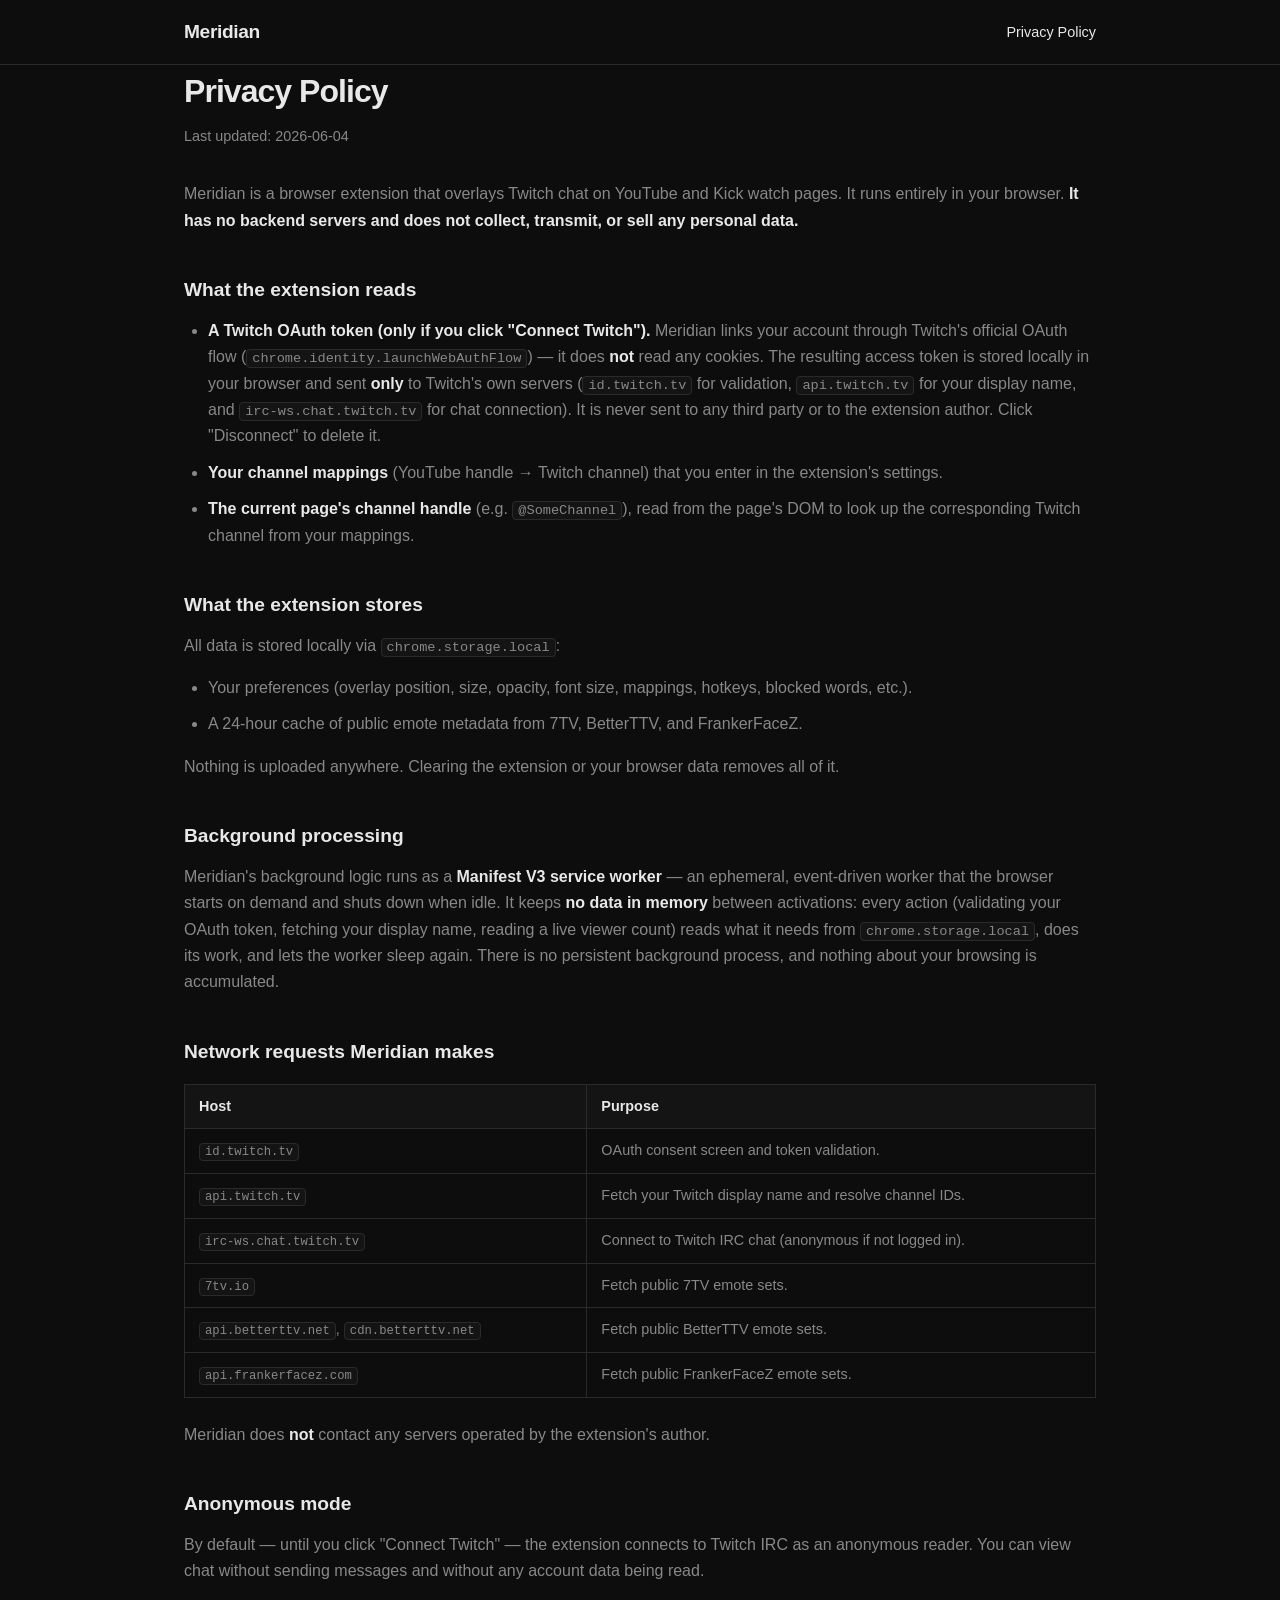
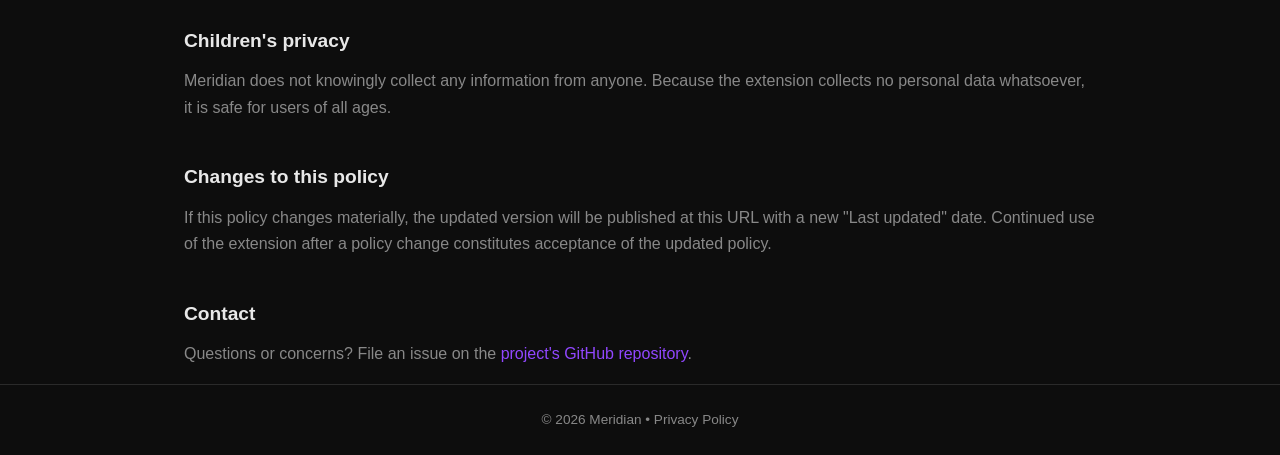
==== privacy/index.html @ 68479e9b "added initial content" ====
<!DOCTYPE html>
<html lang="en">
<head>
  <meta charset="UTF-8" />
  <meta name="viewport" content="width=device-width, initial-scale=1.0" />
  <title>Privacy Policy — Meridian</title>
  <meta name="description" content="Meridian privacy policy. No backend, no tracking, no data leaves your browser." />
  <link rel="stylesheet" href="../style.css" />
</head>
<body>
  <header>
    <div class="container">
      <a href="/" class="logo">Meridian</a>
      <nav>
        <a href="/privacy" aria-current="page">Privacy Policy</a>
      </nav>
    </div>
  </header>

  <main class="prose">
    <div class="container">
      <h1>Privacy Policy</h1>
      <p class="meta">Last updated: 2026-06-04</p>

      <p>Meridian is a browser extension that overlays Twitch chat on YouTube and Kick watch pages. It runs entirely in your browser. <strong>It has no backend servers and does not collect, transmit, or sell any personal data.</strong></p>

      <h2>What the extension reads</h2>
      <ul>
        <li>
          <strong>A Twitch OAuth token (only if you click "Connect Twitch").</strong> Meridian links your account through Twitch's official OAuth flow (<code>chrome.identity.launchWebAuthFlow</code>) — it does <strong>not</strong> read any cookies. The resulting access token is stored locally in your browser and sent <strong>only</strong> to Twitch's own servers (<code>id.twitch.tv</code> for validation, <code>api.twitch.tv</code> for your display name, and <code>irc-ws.chat.twitch.tv</code> for chat connection). It is never sent to any third party or to the extension author. Click "Disconnect" to delete it.
        </li>
        <li>
          <strong>Your channel mappings</strong> (YouTube handle → Twitch channel) that you enter in the extension's settings.
        </li>
        <li>
          <strong>The current page's channel handle</strong> (e.g. <code>@SomeChannel</code>), read from the page's DOM to look up the corresponding Twitch channel from your mappings.
        </li>
      </ul>

      <h2>What the extension stores</h2>
      <p>All data is stored locally via <code>chrome.storage.local</code>:</p>
      <ul>
        <li>Your preferences (overlay position, size, opacity, font size, mappings, hotkeys, blocked words, etc.).</li>
        <li>A 24-hour cache of public emote metadata from 7TV, BetterTTV, and FrankerFaceZ.</li>
      </ul>
      <p>Nothing is uploaded anywhere. Clearing the extension or your browser data removes all of it.</p>

      <h2>Background processing</h2>
      <p>Meridian's background logic runs as a <strong>Manifest V3 service worker</strong> — an ephemeral, event-driven worker that the browser starts on demand and shuts down when idle. It keeps <strong>no data in memory</strong> between activations: every action (validating your OAuth token, fetching your display name, reading a live viewer count) reads what it needs from <code>chrome.storage.local</code>, does its work, and lets the worker sleep again. There is no persistent background process, and nothing about your browsing is accumulated.</p>

      <h2>Network requests Meridian makes</h2>
      <table>
        <thead>
          <tr><th>Host</th><th>Purpose</th></tr>
        </thead>
        <tbody>
          <tr><td><code>id.twitch.tv</code></td><td>OAuth consent screen and token validation.</td></tr>
          <tr><td><code>api.twitch.tv</code></td><td>Fetch your Twitch display name and resolve channel IDs.</td></tr>
          <tr><td><code>irc-ws.chat.twitch.tv</code></td><td>Connect to Twitch IRC chat (anonymous if not logged in).</td></tr>
          <tr><td><code>7tv.io</code></td><td>Fetch public 7TV emote sets.</td></tr>
          <tr><td><code>api.betterttv.net</code>, <code>cdn.betterttv.net</code></td><td>Fetch public BetterTTV emote sets.</td></tr>
          <tr><td><code>api.frankerfacez.com</code></td><td>Fetch public FrankerFaceZ emote sets.</td></tr>
        </tbody>
      </table>
      <p>Meridian does <strong>not</strong> contact any servers operated by the extension's author.</p>

      <h2>Anonymous mode</h2>
      <p>By default — until you click "Connect Twitch" — the extension connects to Twitch IRC as an anonymous reader. You can view chat without sending messages and without any account data being read.</p>

      <h2>Children's privacy</h2>
      <p>Meridian does not knowingly collect any information from anyone. Because the extension collects no personal data whatsoever, it is safe for users of all ages.</p>

      <h2>Changes to this policy</h2>
      <p>If this policy changes materially, the updated version will be published at this URL with a new "Last updated" date. Continued use of the extension after a policy change constitutes acceptance of the updated policy.</p>

      <h2>Contact</h2>
      <p>Questions or concerns? File an issue on the <a href="https://github.com" target="_blank" rel="noopener">project's GitHub repository</a>.</p>
    </div>
  </main>

  <footer>
    <div class="container">
      <p>&copy; 2026 Meridian &bull; <a href="/privacy">Privacy Policy</a></p>
    </div>
  </footer>
</body>
</html>
---- style.css ----
*, *::before, *::after { box-sizing: border-box; margin: 0; padding: 0; }

:root {
  --bg: #0d0d0d;
  --surface: #141414;
  --border: #2a2a2a;
  --text: #e8e8e8;
  --muted: #888;
  --accent: #9147ff;
  --accent-hover: #a970ff;
  --radius: 8px;
  --max-w: 960px;
}

body {
  background: var(--bg);
  color: var(--text);
  font-family: -apple-system, BlinkMacSystemFont, "Segoe UI", Roboto, sans-serif;
  font-size: 16px;
  line-height: 1.65;
}

a { color: var(--accent); text-decoration: none; }
a:hover { color: var(--accent-hover); text-decoration: underline; }

.container {
  max-width: var(--max-w);
  margin: 0 auto;
  padding: 0 24px;
}

/* ── Header ── */
header {
  border-bottom: 1px solid var(--border);
  padding: 16px 0;
}
header .container {
  display: flex;
  align-items: center;
  justify-content: space-between;
}
.logo {
  font-size: 1.2rem;
  font-weight: 700;
  color: var(--text);
  letter-spacing: -0.02em;
  text-decoration: none;
}
nav a {
  font-size: 0.9rem;
  color: var(--muted);
}
nav a:hover, nav a[aria-current="page"] { color: var(--text); }

/* ── Hero ── */
.hero {
  padding: 72px 0 64px;
  text-align: center;
}
.hero h1 {
  font-size: clamp(2rem, 5vw, 3rem);
  font-weight: 800;
  letter-spacing: -0.03em;
  margin-bottom: 20px;
}
.tagline {
  color: var(--muted);
  max-width: 600px;
  margin: 0 auto 32px;
  font-size: 1.1rem;
}
.cta {
  display: inline-block;
  background: var(--accent);
  color: #fff;
  padding: 12px 28px;
  border-radius: var(--radius);
  font-weight: 600;
  font-size: 1rem;
}
.cta:hover { background: var(--accent-hover); text-decoration: none; }

/* ── Sections ── */
section { padding: 56px 0; }
section + section { border-top: 1px solid var(--border); }
section h2 {
  font-size: 1.5rem;
  font-weight: 700;
  margin-bottom: 32px;
  letter-spacing: -0.02em;
}

/* ── Feature grid ── */
.grid {
  display: grid;
  grid-template-columns: repeat(auto-fill, minmax(260px, 1fr));
  gap: 20px;
}
.card {
  background: var(--surface);
  border: 1px solid var(--border);
  border-radius: var(--radius);
  padding: 24px;
}
.card h3 {
  font-size: 1rem;
  font-weight: 600;
  margin-bottom: 10px;
}
.card p { color: var(--muted); font-size: 0.9rem; }
.card a { font-size: 0.9rem; }

/* ── Table ── */
table {
  width: 100%;
  border-collapse: collapse;
  font-size: 0.9rem;
}
th, td {
  text-align: left;
  padding: 10px 14px;
  border: 1px solid var(--border);
}
th { background: var(--surface); font-weight: 600; }
td:first-child { white-space: nowrap; }
code {
  font-family: "SF Mono", "Fira Code", monospace;
  font-size: 0.85em;
  background: var(--surface);
  border: 1px solid var(--border);
  border-radius: 4px;
  padding: 1px 5px;
}

/* ── Prose (privacy page) ── */
.prose h1 { font-size: 2rem; font-weight: 800; letter-spacing: -0.03em; margin-bottom: 8px; }
.prose .meta { color: var(--muted); font-size: 0.9rem; margin-bottom: 32px; }
.prose h2 { font-size: 1.2rem; font-weight: 700; margin: 40px 0 12px; }
.prose p { color: var(--muted); margin-bottom: 16px; }
.prose p strong { color: var(--text); }
.prose ul { color: var(--muted); padding-left: 24px; margin-bottom: 16px; }
.prose ul li { margin-bottom: 10px; }
.prose ul li strong { color: var(--text); }
.prose table { margin: 16px 0 24px; }
.prose td { color: var(--muted); }

/* ── Footer ── */
footer {
  border-top: 1px solid var(--border);
  padding: 24px 0;
  text-align: center;
  font-size: 0.85rem;
  color: var(--muted);
}
footer a { color: var(--muted); }
footer a:hover { color: var(--text); }

@media (max-width: 600px) {
  .hero { padding: 48px 0 40px; }
  section { padding: 40px 0; }
}
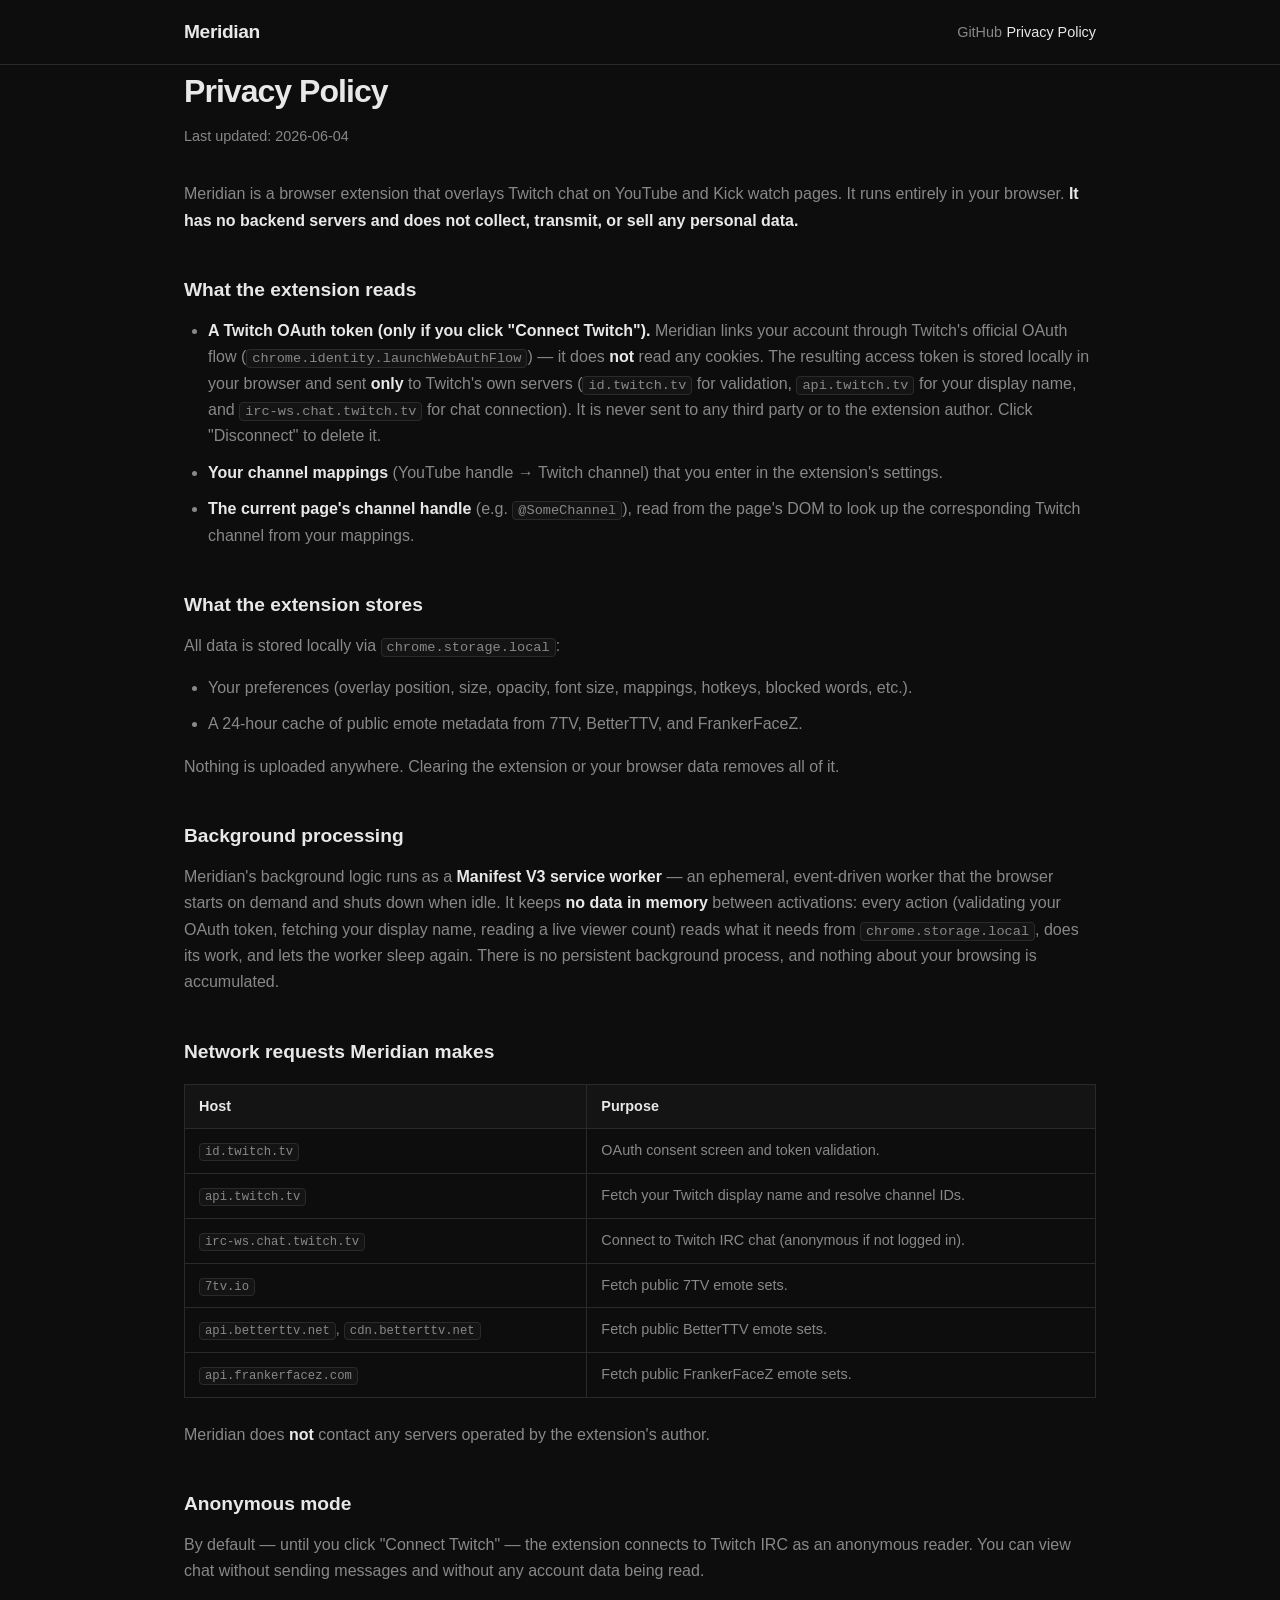
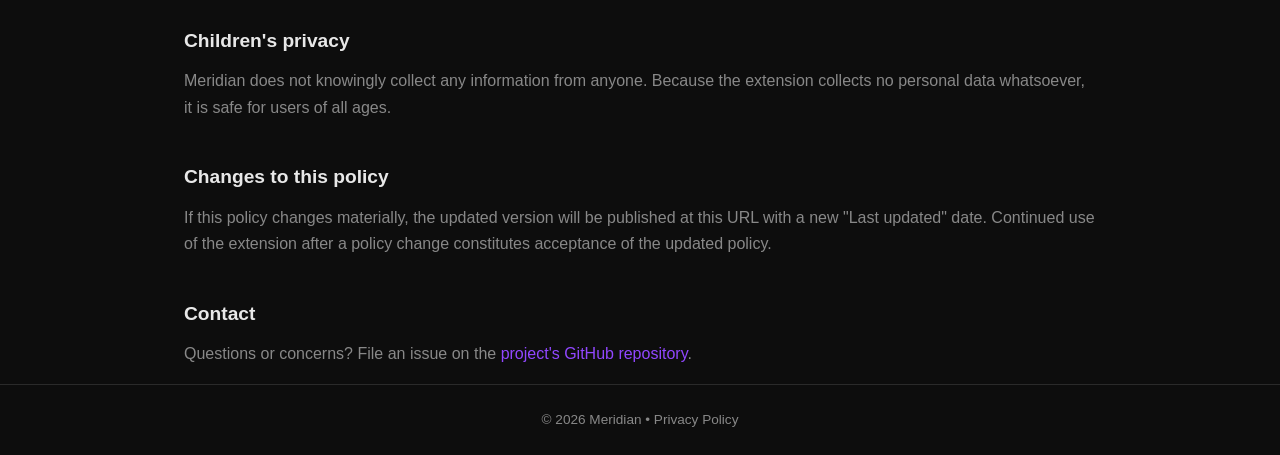
==== commit e07e4a45: "add repo link" ====
--- a/privacy/index.html
+++ b/privacy/index.html
@@ -10,9 +10,10 @@
 <body>
   <header>
     <div class="container">
-      <a href="/" class="logo">Meridian</a>
+      <a href="../" class="logo">Meridian</a>
       <nav>
-        <a href="/privacy" aria-current="page">Privacy Policy</a>
+        <a href="https://github.com/YashChaudhari241/meridian" target="_blank" rel="noopener">GitHub</a>
+        <a href="./" aria-current="page">Privacy Policy</a>
       </nav>
     </div>
   </header>
@@ -74,13 +75,13 @@
       <p>If this policy changes materially, the updated version will be published at this URL with a new "Last updated" date. Continued use of the extension after a policy change constitutes acceptance of the updated policy.</p>
 
       <h2>Contact</h2>
-      <p>Questions or concerns? File an issue on the <a href="https://github.com" target="_blank" rel="noopener">project's GitHub repository</a>.</p>
+      <p>Questions or concerns? File an issue on the <a href="https://github.com/YashChaudhari241/meridian" target="_blank" rel="noopener">project's GitHub repository</a>.</p>
     </div>
   </main>
 
   <footer>
     <div class="container">
-      <p>&copy; 2026 Meridian &bull; <a href="/privacy">Privacy Policy</a></p>
+      <p>&copy; 2026 Meridian &bull; <a href="./">Privacy Policy</a></p>
     </div>
   </footer>
 </body>
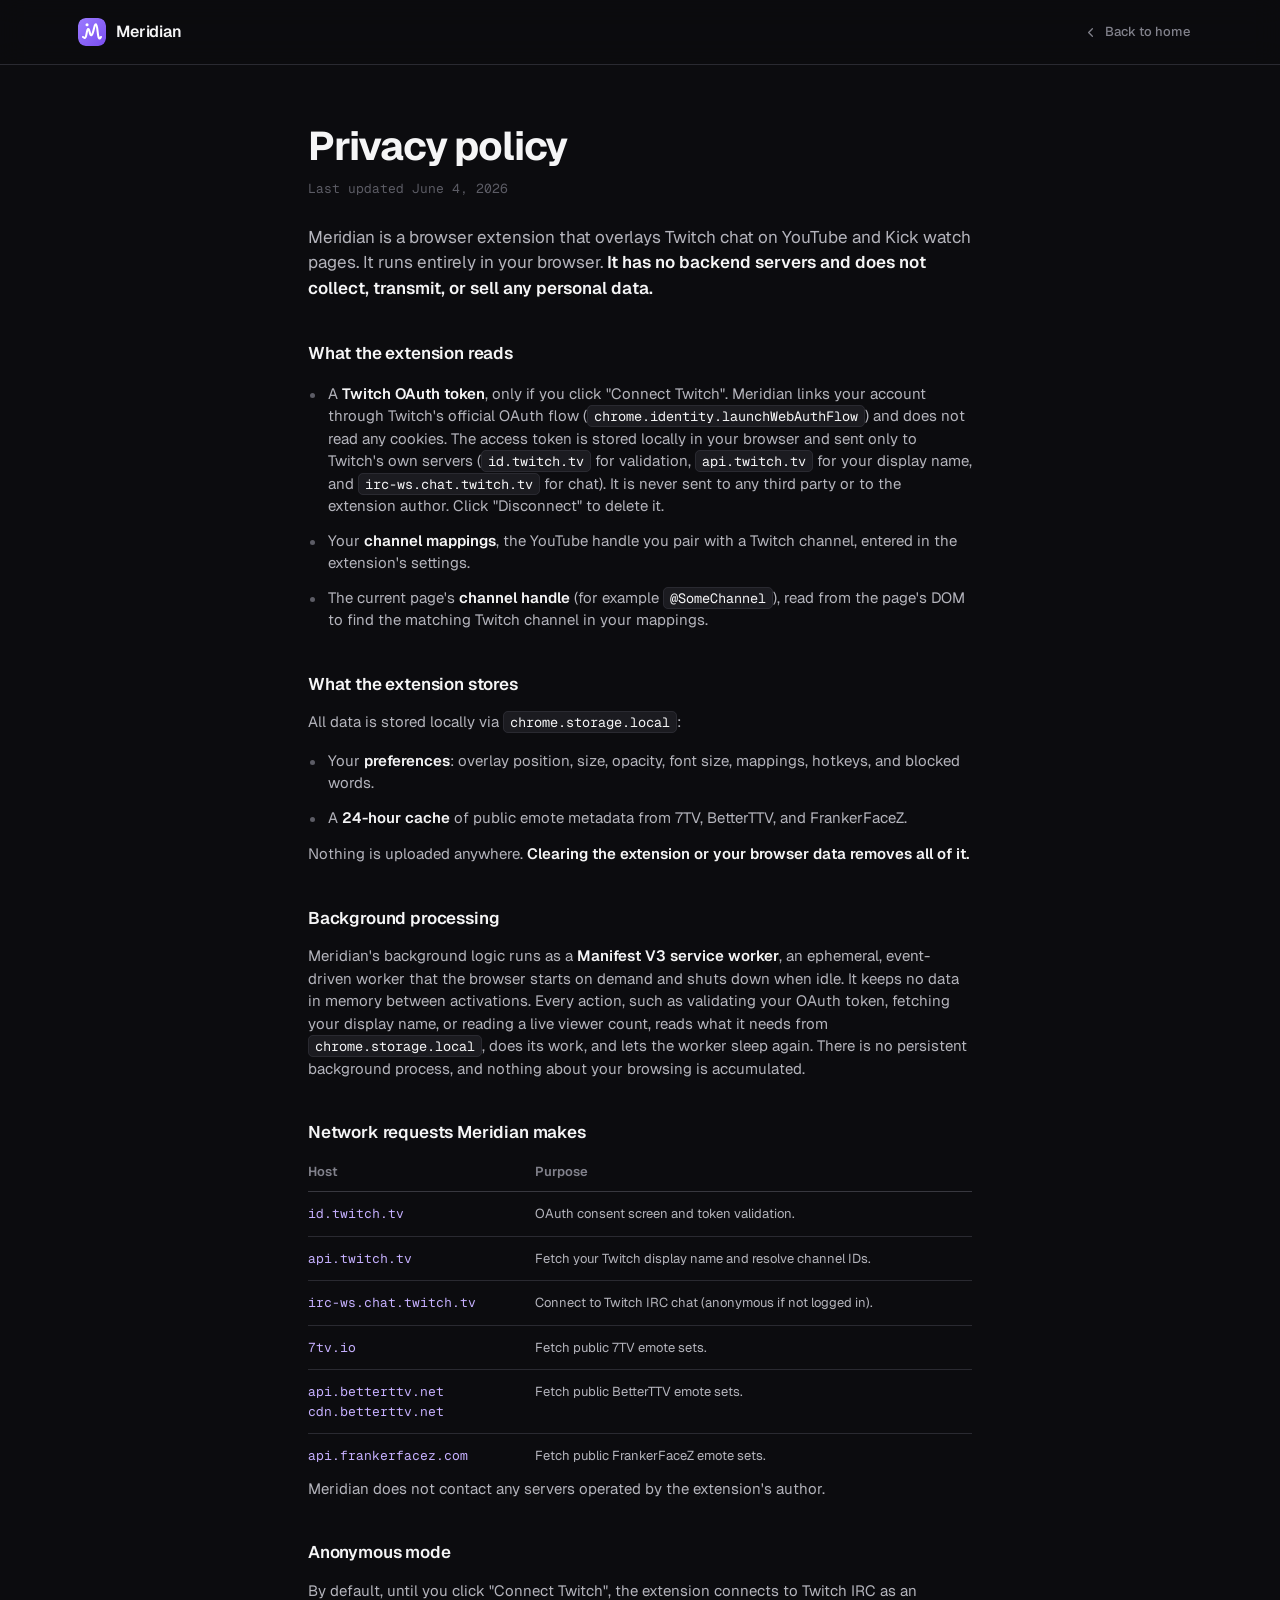
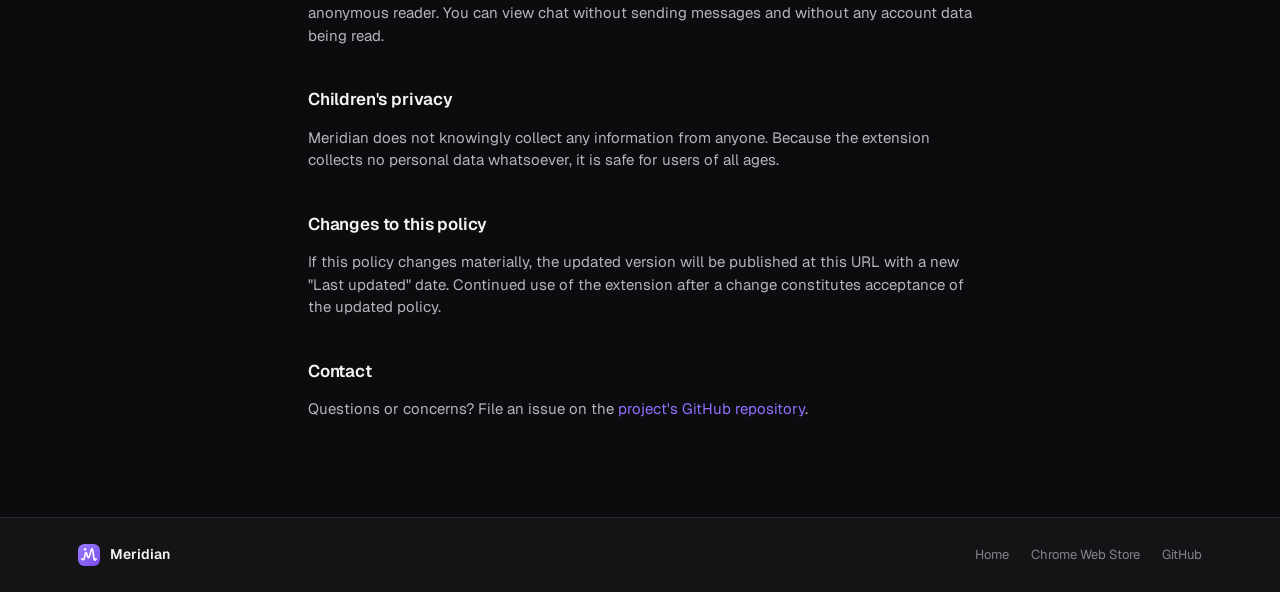
==== commit 0113d44c: "updated ui" ====
--- a/privacy/index.html
+++ b/privacy/index.html
@@ -1,88 +1,184 @@
 <!DOCTYPE html>
 <html lang="en">
 <head>
-  <meta charset="UTF-8" />
-  <meta name="viewport" content="width=device-width, initial-scale=1.0" />
-  <title>Privacy Policy — Meridian</title>
-  <meta name="description" content="Meridian privacy policy. No backend, no tracking, no data leaves your browser." />
-  <link rel="stylesheet" href="../style.css" />
+<meta charset="UTF-8" />
+<meta name="viewport" content="width=device-width, initial-scale=1.0" />
+<title>Privacy Policy — Meridian</title>
+<meta name="description" content="Meridian privacy policy. No backend, no tracking, no data leaves your browser." />
+<link rel="icon" type="image/svg+xml" href="../assets/meridian-icon.svg" />
+<link rel="stylesheet" href="../styles/tokens.css" />
+<style>
+  *, *::before, *::after { box-sizing: border-box; }
+  body {
+    margin: 0; background: var(--bg-0); color: var(--fg-2);
+    font-family: var(--font-sans); font-size: var(--text-base); line-height: var(--lh-normal);
+    -webkit-font-smoothing: antialiased; text-rendering: optimizeLegibility;
+  }
+  a { color: var(--accent-hover); text-decoration: none; }
+  a:hover { color: var(--violet-300); }
+  ::selection { background: var(--accent-soft); color: var(--fg-1); }
+
+  .wrap { width: 100%; max-width: 720px; margin: 0 auto; padding: 0 28px; }
+
+  /* nav — matches the landing page */
+  header.nav {
+    position: sticky; top: 0; z-index: 50;
+    backdrop-filter: blur(14px); -webkit-backdrop-filter: blur(14px);
+    background: color-mix(in oklab, var(--bg-0) 72%, transparent);
+    border-bottom: 1px solid var(--border-1);
+  }
+  .nav-inner { display: flex; align-items: center; height: 64px; gap: 16px; max-width: 1180px; margin: 0 auto; padding: 0 28px; }
+  .brand { display: flex; align-items: center; gap: 10px; }
+  .brand img { width: 28px; height: 28px; border-radius: 8px; }
+  .brand .name { font-weight: 600; font-size: 16px; color: var(--fg-1); letter-spacing: -.01em; }
+  .back { margin-left: auto; white-space: nowrap; display: inline-flex; align-items: center; gap: 7px; font-size: var(--text-sm); font-weight: 500; color: var(--fg-3); padding: 8px 12px; border-radius: var(--r-md); transition: all var(--motion) var(--ease); }
+  .back:hover { color: var(--fg-1); background: var(--bg-2); }
+  .back svg { width: 15px; height: 15px; }
+
+  /* document */
+  .doc { padding: 60px 0 96px; }
+  h1.title { font-size: clamp(30px, 4.6vw, 40px); font-weight: 700; letter-spacing: -.03em; color: var(--fg-1); margin: 0; line-height: 1.06; }
+  .updated { margin-top: 12px; font-family: var(--font-mono); font-size: var(--text-sm); color: var(--fg-4); }
+
+  .lede { margin: 26px 0 0; font-size: var(--text-lg); line-height: var(--lh-normal); color: var(--fg-2); }
+  .lede strong { color: var(--fg-1); font-weight: 600; }
+
+  section.block { margin-top: 40px; }
+  section.block h2 { font-size: var(--text-lg); font-weight: 600; letter-spacing: -.01em; color: var(--fg-1); margin: 0 0 14px; }
+  section.block > p { margin: 14px 0 0; font-size: var(--text-md); color: var(--fg-2); }
+  section.block > p:first-of-type { margin-top: 0; }
+  strong { color: var(--fg-1); font-weight: 600; }
+  code { font-family: var(--font-mono); font-size: .9em; background: var(--bg-2); border: 1px solid var(--border-1); border-radius: var(--r-xs); padding: 1px 6px; color: var(--fg-1); }
+
+  ul.list { list-style: none; margin: 16px 0 0; padding: 0; display: flex; flex-direction: column; gap: 12px; }
+  ul.list li { position: relative; padding-left: 20px; font-size: var(--text-md); color: var(--fg-2); line-height: var(--lh-normal); }
+  ul.list li::before { content: ""; position: absolute; left: 2px; top: 10px; width: 5px; height: 5px; border-radius: 50%; background: var(--fg-4); }
+
+  /* network table */
+  table.net { width: 100%; border-collapse: collapse; margin-top: 16px; font-size: var(--text-sm); }
+  table.net th { text-align: left; font-weight: 600; color: var(--fg-3); padding: 0 16px 10px 0; border-bottom: 1px solid var(--border-2); }
+  table.net td { padding: 12px 16px 12px 0; border-bottom: 1px solid var(--border-1); color: var(--fg-2); vertical-align: top; }
+  table.net tr:last-child td { border-bottom: 0; }
+  table.net td.host { font-family: var(--font-mono); color: var(--violet-200); white-space: nowrap; }
+  table.net td.host span { display: block; }
+
+  hr.rule { border: 0; border-top: 1px solid var(--border-1); margin: 0; }
+
+  /* footer — matches the landing page */
+  footer.foot { border-top: 1px solid var(--border-1); background: var(--bg-1); }
+  .foot-inner { display: flex; align-items: center; gap: 20px; padding: 26px 28px; flex-wrap: wrap; max-width: 1180px; margin: 0 auto; }
+  .foot-brand { display: flex; align-items: center; gap: 10px; }
+  .foot-brand img { width: 22px; height: 22px; border-radius: 6px; }
+  .foot-brand .n { font-weight: 600; color: var(--fg-1); font-size: 14px; }
+  .foot-links { margin-left: auto; display: flex; gap: 22px; }
+  .foot-links a { font-size: var(--text-sm); color: var(--fg-3); }
+  .foot-links a:hover { color: var(--fg-1); }
+
+  @media (max-width: 560px) {
+    .wrap { padding: 0 18px; }
+    table.net td.host span { white-space: normal; }
+  }
+</style>
 </head>
 <body>
-  <header>
-    <div class="container">
-      <a href="../" class="logo">Meridian</a>
-      <nav>
-        <a href="https://github.com/YashChaudhari241/meridian" target="_blank" rel="noopener">GitHub</a>
-        <a href="./" aria-current="page">Privacy Policy</a>
-      </nav>
-    </div>
-  </header>
 
-  <main class="prose">
-    <div class="container">
-      <h1>Privacy Policy</h1>
-      <p class="meta">Last updated: 2026-06-04</p>
+<header class="nav">
+  <div class="nav-inner">
+    <a class="brand" href="../index.html">
+      <img src="../assets/meridian-icon.svg" alt="Meridian" />
+      <span class="name">Meridian</span>
+    </a>
+    <a class="back" href="../index.html">
+      <svg viewBox="0 0 24 24" fill="none" stroke="currentColor" stroke-width="2" stroke-linecap="round" stroke-linejoin="round"><path d="m15 18-6-6 6-6"/></svg>
+      Back to home
+    </a>
+  </div>
+</header>
 
-      <p>Meridian is a browser extension that overlays Twitch chat on YouTube and Kick watch pages. It runs entirely in your browser. <strong>It has no backend servers and does not collect, transmit, or sell any personal data.</strong></p>
+<main class="doc">
+  <div class="wrap">
+    <h1 class="title">Privacy policy</h1>
+    <p class="updated">Last updated June 4, 2026</p>
 
+    <p class="lede">Meridian is a browser extension that overlays Twitch chat on YouTube and Kick watch pages. It runs entirely in your browser. <strong>It has no backend servers and does not collect, transmit, or sell any personal data.</strong></p>
+
+    <section class="block">
       <h2>What the extension reads</h2>
-      <ul>
-        <li>
-          <strong>A Twitch OAuth token (only if you click "Connect Twitch").</strong> Meridian links your account through Twitch's official OAuth flow (<code>chrome.identity.launchWebAuthFlow</code>) — it does <strong>not</strong> read any cookies. The resulting access token is stored locally in your browser and sent <strong>only</strong> to Twitch's own servers (<code>id.twitch.tv</code> for validation, <code>api.twitch.tv</code> for your display name, and <code>irc-ws.chat.twitch.tv</code> for chat connection). It is never sent to any third party or to the extension author. Click "Disconnect" to delete it.
-        </li>
-        <li>
-          <strong>Your channel mappings</strong> (YouTube handle → Twitch channel) that you enter in the extension's settings.
-        </li>
-        <li>
-          <strong>The current page's channel handle</strong> (e.g. <code>@SomeChannel</code>), read from the page's DOM to look up the corresponding Twitch channel from your mappings.
-        </li>
+      <ul class="list">
+        <li>A <strong>Twitch OAuth token</strong>, only if you click "Connect Twitch". Meridian links your account through Twitch's official OAuth flow (<code>chrome.identity.launchWebAuthFlow</code>) and does not read any cookies. The access token is stored locally in your browser and sent only to Twitch's own servers (<code>id.twitch.tv</code> for validation, <code>api.twitch.tv</code> for your display name, and <code>irc-ws.chat.twitch.tv</code> for chat). It is never sent to any third party or to the extension author. Click "Disconnect" to delete it.</li>
+        <li>Your <strong>channel mappings</strong>, the YouTube handle you pair with a Twitch channel, entered in the extension's settings.</li>
+        <li>The current page's <strong>channel handle</strong> (for example <code>@SomeChannel</code>), read from the page's DOM to find the matching Twitch channel in your mappings.</li>
       </ul>
+    </section>
 
+    <section class="block">
       <h2>What the extension stores</h2>
       <p>All data is stored locally via <code>chrome.storage.local</code>:</p>
-      <ul>
-        <li>Your preferences (overlay position, size, opacity, font size, mappings, hotkeys, blocked words, etc.).</li>
-        <li>A 24-hour cache of public emote metadata from 7TV, BetterTTV, and FrankerFaceZ.</li>
+      <ul class="list">
+        <li>Your <strong>preferences</strong>: overlay position, size, opacity, font size, mappings, hotkeys, and blocked words.</li>
+        <li>A <strong>24-hour cache</strong> of public emote metadata from 7TV, BetterTTV, and FrankerFaceZ.</li>
       </ul>
-      <p>Nothing is uploaded anywhere. Clearing the extension or your browser data removes all of it.</p>
+      <p>Nothing is uploaded anywhere. <strong>Clearing the extension or your browser data removes all of it.</strong></p>
+    </section>
 
+    <section class="block">
       <h2>Background processing</h2>
-      <p>Meridian's background logic runs as a <strong>Manifest V3 service worker</strong> — an ephemeral, event-driven worker that the browser starts on demand and shuts down when idle. It keeps <strong>no data in memory</strong> between activations: every action (validating your OAuth token, fetching your display name, reading a live viewer count) reads what it needs from <code>chrome.storage.local</code>, does its work, and lets the worker sleep again. There is no persistent background process, and nothing about your browsing is accumulated.</p>
+      <p>Meridian's background logic runs as a <strong>Manifest V3 service worker</strong>, an ephemeral, event-driven worker that the browser starts on demand and shuts down when idle. It keeps no data in memory between activations. Every action, such as validating your OAuth token, fetching your display name, or reading a live viewer count, reads what it needs from <code>chrome.storage.local</code>, does its work, and lets the worker sleep again. There is no persistent background process, and nothing about your browsing is accumulated.</p>
+    </section>
 
+    <section class="block">
       <h2>Network requests Meridian makes</h2>
-      <table>
+      <table class="net">
         <thead>
           <tr><th>Host</th><th>Purpose</th></tr>
         </thead>
         <tbody>
-          <tr><td><code>id.twitch.tv</code></td><td>OAuth consent screen and token validation.</td></tr>
-          <tr><td><code>api.twitch.tv</code></td><td>Fetch your Twitch display name and resolve channel IDs.</td></tr>
-          <tr><td><code>irc-ws.chat.twitch.tv</code></td><td>Connect to Twitch IRC chat (anonymous if not logged in).</td></tr>
-          <tr><td><code>7tv.io</code></td><td>Fetch public 7TV emote sets.</td></tr>
-          <tr><td><code>api.betterttv.net</code>, <code>cdn.betterttv.net</code></td><td>Fetch public BetterTTV emote sets.</td></tr>
-          <tr><td><code>api.frankerfacez.com</code></td><td>Fetch public FrankerFaceZ emote sets.</td></tr>
+          <tr><td class="host"><span>id.twitch.tv</span></td><td>OAuth consent screen and token validation.</td></tr>
+          <tr><td class="host"><span>api.twitch.tv</span></td><td>Fetch your Twitch display name and resolve channel IDs.</td></tr>
+          <tr><td class="host"><span>irc-ws.chat.twitch.tv</span></td><td>Connect to Twitch IRC chat (anonymous if not logged in).</td></tr>
+          <tr><td class="host"><span>7tv.io</span></td><td>Fetch public 7TV emote sets.</td></tr>
+          <tr><td class="host"><span>api.betterttv.net</span><span>cdn.betterttv.net</span></td><td>Fetch public BetterTTV emote sets.</td></tr>
+          <tr><td class="host"><span>api.frankerfacez.com</span></td><td>Fetch public FrankerFaceZ emote sets.</td></tr>
         </tbody>
       </table>
-      <p>Meridian does <strong>not</strong> contact any servers operated by the extension's author.</p>
+      <p>Meridian does not contact any servers operated by the extension's author.</p>
+    </section>
 
+    <section class="block">
       <h2>Anonymous mode</h2>
-      <p>By default — until you click "Connect Twitch" — the extension connects to Twitch IRC as an anonymous reader. You can view chat without sending messages and without any account data being read.</p>
+      <p>By default, until you click "Connect Twitch", the extension connects to Twitch IRC as an anonymous reader. You can view chat without sending messages and without any account data being read.</p>
+    </section>
 
+    <section class="block">
       <h2>Children's privacy</h2>
       <p>Meridian does not knowingly collect any information from anyone. Because the extension collects no personal data whatsoever, it is safe for users of all ages.</p>
+    </section>
 
+    <section class="block">
       <h2>Changes to this policy</h2>
-      <p>If this policy changes materially, the updated version will be published at this URL with a new "Last updated" date. Continued use of the extension after a policy change constitutes acceptance of the updated policy.</p>
+      <p>If this policy changes materially, the updated version will be published at this URL with a new "Last updated" date. Continued use of the extension after a change constitutes acceptance of the updated policy.</p>
+    </section>
 
+    <section class="block">
       <h2>Contact</h2>
       <p>Questions or concerns? File an issue on the <a href="https://github.com/YashChaudhari241/meridian" target="_blank" rel="noopener">project's GitHub repository</a>.</p>
+    </section>
+  </div>
+</main>
+
+<footer class="foot">
+  <div class="foot-inner">
+    <div class="foot-brand">
+      <img src="../assets/meridian-icon.svg" alt="" />
+      <span class="n">Meridian</span>
     </div>
-  </main>
+    <nav class="foot-links">
+      <a href="../index.html">Home</a>
+      <a href="https://chromewebstore.google.com/detail/meridian-%E2%80%94-twitch-chat-fo/kopddoeajboelfpckaepggclkjekfoch" target="_blank" rel="noopener">Chrome Web Store</a>
+      <a href="https://github.com/YashChaudhari241/meridian" target="_blank" rel="noopener">GitHub</a>
+    </nav>
+  </div>
+</footer>
 
-  <footer>
-    <div class="container">
-      <p>&copy; 2026 Meridian &bull; <a href="./">Privacy Policy</a></p>
-    </div>
-  </footer>
 </body>
 </html>
--- a/styles/tokens.css
+++ b/styles/tokens.css
@@ -0,0 +1,139 @@
+/* ============================================================
+   MERIDIAN — Colors & Type
+   Chrome extension: Twitch chat on YouTube & Kick.
+   Dark by default. Purple accent. Minimal.
+   Load AFTER the Geist webfont (see fonts note in README).
+   ============================================================ */
+
+/* Geist + Geist Mono via Google Fonts (substitute — see README "Fonts") */
+@import url('https://fonts.googleapis.com/css2?family=Geist:wght@400;500;600;700&family=Geist+Mono:wght@400;500;600&display=swap');
+
+:root {
+  /* ---------- BRAND / ACCENT ----------
+     Meridian Violet — distinct from Twitch #9146FF: cooler, more
+     electric-indigo. This is THE brand color. Use sparingly: one
+     accent action per view. */
+  --violet-50:  #F1ECFF;
+  --violet-100: #E1D6FF;
+  --violet-200: #C6B0FF;
+  --violet-300: #A98AFF;
+  --violet-400: #9270FF;
+  --violet-500: #8257FF;  /* primary */
+  --violet-600: #6F40F2;  /* hover/press-deep */
+  --violet-700: #5B30D6;
+  --violet-800: #46259E;
+  --violet-900: #2F1A66;
+
+  --accent:        var(--violet-500);
+  --accent-hover:  var(--violet-400);
+  --accent-press:  var(--violet-600);
+  --accent-soft:   color-mix(in oklab, var(--violet-500) 16%, transparent);
+  --accent-ring:   color-mix(in oklab, var(--violet-500) 55%, transparent);
+  --on-accent:     #FFFFFF;
+
+  /* ---------- SURFACES (dark, default) ----------
+     Near-neutral with a whisper of violet so the dark feels brand-tinted,
+     not flat black. Ascending = more elevated. */
+  --bg-0: #0C0C0F;   /* page / behind popup */
+  --bg-1: #141417;   /* popup body, overlay panel */
+  --bg-2: #1B1B20;   /* cards, section blocks */
+  --bg-3: #232329;   /* inputs, raised rows */
+  --bg-4: #2D2D34;   /* hover on raised, menus */
+
+  --border-1: #2A2A31;  /* hairline dividers */
+  --border-2: #38383F;  /* input borders, card edges */
+  --border-strong: #4A4A52;
+
+  /* ---------- TEXT ---------- */
+  --fg-1: #F5F5F6;   /* primary headings, values */
+  --fg-2: #B4B4BC;   /* body, labels */
+  --fg-3: #82828C;   /* helper/caption text */
+  --fg-4: #5C5C65;   /* disabled, placeholders */
+  --on-violet: #FFFFFF;
+
+  /* ---------- SEMANTIC ---------- */
+  --success: #41C46B;
+  --success-soft: color-mix(in oklab, var(--success) 16%, transparent);
+  --warning: #E8A13A;
+  --warning-soft: color-mix(in oklab, var(--warning) 16%, transparent);
+  --danger:  #F0556A;
+  --danger-soft: color-mix(in oklab, var(--danger) 16%, transparent);
+  --info:    #4C9DF0;
+
+  /* ---------- PLATFORM ACCENTS (third-party brands) ---------- */
+  --twitch:  #9146FF;
+  --youtube: #FF0033;
+  --kick:    #53FC18;
+
+  /* ---------- ELEVATION / SHADOW ---------- */
+  --shadow-sm: 0 1px 2px rgba(0,0,0,.35);
+  --shadow-md: 0 6px 20px rgba(0,0,0,.45);
+  --shadow-lg: 0 16px 48px rgba(0,0,0,.55);
+  --shadow-pop: 0 12px 40px rgba(0,0,0,.5), 0 0 0 1px var(--border-1);
+  --glow-accent: 0 0 0 3px var(--accent-ring);
+
+  /* ---------- RADII ---------- */
+  --r-xs: 5px;
+  --r-sm: 7px;
+  --r-md: 10px;   /* default: inputs, buttons */
+  --r-lg: 14px;   /* cards, section blocks */
+  --r-xl: 18px;   /* popup body, overlay panel */
+  --r-pill: 999px;
+
+  /* ---------- SPACING (4px base) ---------- */
+  --sp-1: 4px;
+  --sp-2: 8px;
+  --sp-3: 12px;
+  --sp-4: 16px;
+  --sp-5: 20px;
+  --sp-6: 24px;
+  --sp-8: 32px;
+  --sp-10: 40px;
+
+  /* ---------- TYPE ---------- */
+  --font-sans: 'Geist', ui-sans-serif, system-ui, -apple-system, 'Segoe UI', sans-serif;
+  --font-mono: 'Geist Mono', ui-monospace, 'SF Mono', Menlo, monospace;
+
+  --text-xs:   11px;
+  --text-sm:   13px;
+  --text-base: 14px;   /* extension UI default */
+  --text-md:   15px;
+  --text-lg:   17px;
+  --text-xl:   20px;
+  --text-2xl:  24px;
+  --text-3xl:  30px;
+
+  --lh-tight: 1.2;
+  --lh-snug:  1.35;
+  --lh-normal: 1.5;
+
+  --motion-fast: 110ms;
+  --motion: 180ms;
+  --ease: cubic-bezier(.2,.6,.2,1);
+}
+
+/* ============================================================
+   SEMANTIC ELEMENT STYLES — opt in via .ms- prefix so this file
+   never fights a host page (the extension injects into YT/Kick).
+   ============================================================ */
+
+.ms-root, .ms-ui {
+  font-family: var(--font-sans);
+  font-size: var(--text-base);
+  line-height: var(--lh-normal);
+  color: var(--fg-2);
+  -webkit-font-smoothing: antialiased;
+  text-rendering: optimizeLegibility;
+}
+
+.ms-h1 { font: 700 var(--text-2xl)/var(--lh-tight) var(--font-sans); color: var(--fg-1); letter-spacing: -.02em; margin: 0; }
+.ms-h2 { font: 600 var(--text-xl)/var(--lh-tight) var(--font-sans); color: var(--fg-1); letter-spacing: -.015em; margin: 0; }
+.ms-h3 { font: 600 var(--text-lg)/var(--lh-snug) var(--font-sans); color: var(--fg-1); letter-spacing: -.01em; margin: 0; }
+.ms-label { font: 500 var(--text-base)/var(--lh-snug) var(--font-sans); color: var(--fg-1); margin: 0; }
+.ms-body { font: 400 var(--text-base)/var(--lh-normal) var(--font-sans); color: var(--fg-2); margin: 0; }
+.ms-help { font: 400 var(--text-sm)/var(--lh-normal) var(--font-sans); color: var(--fg-3); margin: 0; }
+.ms-mono { font: 500 var(--text-base)/1.4 var(--font-mono); color: var(--fg-1); font-variant-numeric: tabular-nums; }
+.ms-eyebrow {
+  font: 600 var(--text-xs)/1 var(--font-sans);
+  letter-spacing: .14em; text-transform: uppercase; color: var(--fg-3); margin: 0;
+}
